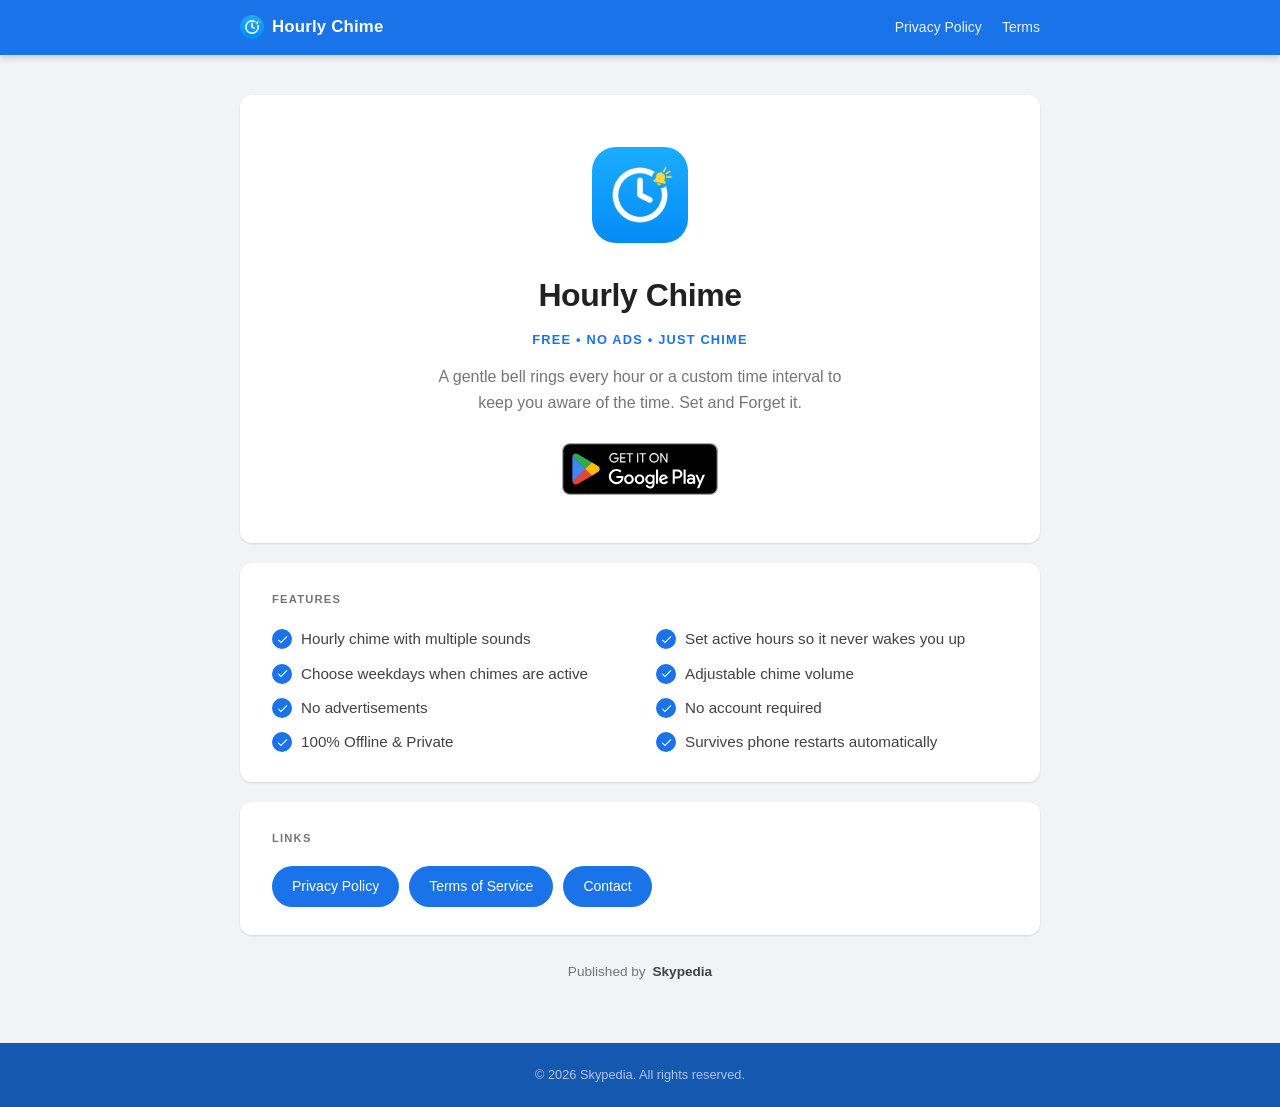
==== index.html @ bb0a2333 "first commit" ====
<!doctype html>
<html lang="en">
  <head>
    <meta charset="UTF-8" />
    <meta name="viewport" content="width=device-width, initial-scale=1.0" />
    <title>Hourly Chime – Hourly Bell & Clock Chime App</title>
    <meta
      name="description"
      content="Get an hourly chime on your Android phone. Choose from multiple sounds, set active hours, and stay on schedule. Free, no ads, no account required."
    />
    <link rel="stylesheet" href="styles.css" />
    <link rel="icon" href="favicon.png" type="image/png" />

    <!-- Open Graph / Facebook -->
    <meta property="og:type" content="website" />
    <meta
      property="og:title"
      content="Hourly Chime – Hourly Bell & Clock Chime App"
    />
    <meta
      property="og:description"
      content="Get an hourly chime on your Android phone. Choose from multiple sounds, set active hours, and stay on schedule. Free, no ads, no account required."
    />
    <meta property="og:image" content="app-icon.png" />

    <!-- Twitter -->
    <meta property="twitter:card" content="summary" />
    <meta
      property="twitter:title"
      content="Hourly Chime – Hourly Bell & Clock Chime App"
    />
    <meta
      property="twitter:description"
      content="Get an hourly chime on your Android phone. Choose from multiple sounds, set active hours, and stay on schedule. Free, no ads, no account required."
    />
    <meta property="twitter:image" content="app-icon.png" />
  </head>
  <body>
    <header>
      <div class="container">
        <a href="index.html" class="site-title" id="nav-brand"
          ><img src="app-icon-header.png" alt="" class="nav-icon" />Hourly
          Chime</
        >
        <nav>
          <a href="privacy-policy.html" id="nav-privacy">Privacy Policy</a>
          <a href="terms.html" id="nav-terms">Terms</a>
        </nav>
      </div>
    </header>

    <main>
      <div class="container">
        <div class="hero">
          <img src="app-icon.png" alt="Hourly Chime" class="app-icon" />
          <h1>Hourly Chime</h1>
          <p class="tagline">Free &bull; No Ads &bull; Just Chime</p>
          <p class="description">
            A gentle bell rings every hour or a custom time interval to keep you aware of the time. Set and Forget it.</p>

          <div class="store-buttons">
            <a
              href="https://play.google.com/store/apps/details?id=com.skypedia.hourlychimes"
              target="_blank"
              rel="noopener"
              id="link-play-store"
              class="store-badge-link"
            >
              <img
                src="Store=Google%20Play,%20Type=Dark,%20Language=English.svg"
                alt="Get it on Google Play"
                class="store-badge"
              />
            </a>
          </div>
        </div>

        <div class="card features">
          <h2 class="card-title">Features</h2>
          <ul>
            <li>Hourly chime with multiple sounds</li>
            <li>Set active hours so it never wakes you up</li>
            <li>Choose weekdays when chimes are active</li>
            <li>Adjustable chime volume</li>
            <li>No advertisements</li>
            <li>No account required</li>
            <li>100% Offline & Private</li>
            <li>Survives phone restarts automatically</li>
          </ul>
        </div>

        <div class="card links-section">
          <h2 class="card-title">Links</h2>
          <div class="link-list">
            <a href="privacy-policy.html" id="link-privacy">Privacy Policy</a>
            <a href="terms.html" id="link-terms">Terms of Service</a>
            <a href="mailto:skypediacode@gmail.com" id="link-contact"
              >Contact</a
            >
          </div>
        </div>

        <p class="publisher-strip">Published by <strong>Skypedia</strong></p>
      </div>
    </main>

    <footer>
      <div class="container">
        <p>&copy; 2026 Skypedia. All rights reserved.</p>
      </div>
    </footer>
  </body>
</html>
---- styles.css ----
* {
  box-sizing: border-box;
  margin: 0;
  padding: 0;
}

:root {
  --green: #1a73e8;
  --green-dark: #1558b0;
  --green-mid: #2d84f0;
  --green-light: #e8f0fe;
  --yellow: #f9a825;
  --bg: #f1f3f4;
  --white: #ffffff;
  --text: #212121;
  --text-mid: #424242;
  --text-muted: #757575;
  --border: #e0e0e0;
  --shadow-sm: 0 1px 3px rgba(0, 0, 0, 0.08), 0 1px 2px rgba(0, 0, 0, 0.05);
  --shadow-md: 0 4px 16px rgba(0, 0, 0, 0.12), 0 2px 6px rgba(0, 0, 0, 0.07);
  --radius: 12px;
}

body {
  font-family:
    -apple-system, BlinkMacSystemFont, "Segoe UI", Roboto, Oxygen, Ubuntu,
    sans-serif;
  background: var(--bg);
  color: var(--text);
  line-height: 1.6;
  min-height: 100vh;
  display: flex;
  flex-direction: column;
}

a {
  color: var(--green);
  text-decoration: none;
}

a:hover {
  text-decoration: underline;
}

/* ── Layout ──────────────────────────────────────────── */

.container {
  max-width: 840px;
  margin: 0 auto;
  padding: 0 20px;
  width: 100%;
}

main {
  flex: 1;
  padding: 40px 0 60px;
}

/* ── Header ──────────────────────────────────────────── */

header {
  background: var(--green);
  padding: 14px 0;
  box-shadow: 0 2px 8px rgba(0, 0, 0, 0.2);
}

header .container {
  display: flex;
  align-items: center;
  justify-content: space-between;
  gap: 12px;
}

.site-title {
  font-size: 1.05rem;
  font-weight: 600;
  color: #fff;
  letter-spacing: 0.2px;
  display: inline-flex;
  align-items: center;
  gap: 8px;
}

.nav-icon {
  width: 24px;
  height: 24px;
  border-radius: 50%;
  flex-shrink: 0;
}

.site-title:hover {
  text-decoration: none;
  opacity: 0.9;
}

nav {
  display: flex;
  gap: 20px;
}

nav a {
  color: rgba(255, 255, 255, 0.9);
  font-size: 0.875rem;
  font-weight: 500;
}

nav a:hover {
  color: #fff;
  text-decoration: none;
}

/* ── Hero ────────────────────────────────────────────── */

.hero {
  background: var(--white);
  text-align: center;
  padding: 52px 28px 48px;
  border-radius: var(--radius);
  margin-bottom: 20px;
  box-shadow: var(--shadow-sm);
}

.app-icon {
  width: 96px;
  height: 96px;
  border-radius: 24px;
  margin-bottom: 20px;
}

.hero h1 {
  font-size: 2rem;
  font-weight: 700;
  color: var(--text);
  letter-spacing: -0.4px;
  margin-bottom: 8px;
}

.hero .tagline {
  font-size: 0.8rem;
  font-weight: 700;
  letter-spacing: 1.2px;
  text-transform: uppercase;
  color: var(--green);
  margin-bottom: 14px;
}

.hero .description {
  font-size: 1rem;
  color: var(--text-muted);
  max-width: 420px;
  margin: 0 auto;
}

/* ── Store badges ────────────────────────────────────── */

.store-buttons {
  display: flex;
  gap: 16px;
  justify-content: center;
  align-items: flex-start;
  flex-wrap: wrap;
  margin-top: 28px;
}

.store-badge-link {
  display: inline-block;
  transition:
    transform 0.15s ease,
    opacity 0.15s ease;
}

.store-badge-link:hover {
  transform: translateY(-2px);
  opacity: 0.88;
  text-decoration: none;
}

.store-badge {
  height: 52px;
  width: auto;
  display: block;
}

.store-badge-coming {
  display: flex;
  flex-direction: column;
  align-items: center;
  gap: 6px;
}

.store-badge-coming .store-badge {
  opacity: 0.38;
  filter: grayscale(20%);
}

.store-badge-soon {
  font-size: 0.68rem;
  font-weight: 600;
  letter-spacing: 0.6px;
  text-transform: uppercase;
  color: var(--text-muted);
}

/* ── Cards ───────────────────────────────────────────── */

.card {
  background: var(--white);
  border-radius: var(--radius);
  padding: 28px 32px;
  margin-bottom: 20px;
  box-shadow: var(--shadow-sm);
}

.card-title {
  font-size: 0.7rem;
  font-weight: 700;
  letter-spacing: 1.2px;
  text-transform: uppercase;
  color: var(--text-muted);
  margin-bottom: 18px;
}

/* ── Features ────────────────────────────────────────── */

.features ul {
  list-style: none;
  display: grid;
  grid-template-columns: 1fr 1fr;
  gap: 10px 32px;
}

.features ul li {
  display: flex;
  align-items: center;
  gap: 9px;
  font-size: 0.95rem;
  color: var(--text-mid);
}

.features ul li::before {
  content: "";
  flex-shrink: 0;
  width: 20px;
  height: 20px;
  border-radius: 50%;
  background: var(--green)
    url("data:image/svg+xml,%3Csvg xmlns='http://www.w3.org/2000/svg' viewBox='0 0 24 24'%3E%3Cpath fill='white' d='M9 16.17L4.83 12l-1.42 1.41L9 19 21 7l-1.41-1.41z'/%3E%3C/svg%3E")
    center / 13px no-repeat;
}

/* ── Links ───────────────────────────────────────────── */

.link-list {
  display: flex;
  flex-wrap: wrap;
  gap: 10px;
}

.link-list a {
  display: inline-block;
  padding: 9px 20px;
  background: var(--green);
  color: #fff;
  border-radius: 24px;
  font-size: 0.875rem;
  font-weight: 500;
  transition:
    background 0.15s ease,
    transform 0.1s ease,
    box-shadow 0.15s ease;
}

.link-list a:hover {
  background: var(--green-dark);
  text-decoration: none;
  transform: translateY(-1px);
  box-shadow: 0 4px 10px rgba(0, 0, 0, 0.15);
}

/* ── Publisher strip ─────────────────────────────────── */

.publisher-strip {
  text-align: center;
  padding-top: 6px;
  color: var(--text-muted);
  font-size: 0.85rem;
}

.publisher-strip strong {
  color: var(--text-mid);
  margin-left: 3px;
}

/* ── Inner page header ───────────────────────────────── */

.page-header {
  margin-bottom: 28px;
  padding-bottom: 18px;
  border-bottom: 2px solid var(--green);
}

.page-header h1 {
  font-size: 1.7rem;
  font-weight: 700;
  color: var(--green);
  margin-bottom: 4px;
}

.page-header .updated {
  font-size: 0.8rem;
  color: var(--text-muted);
}

/* ── Prose (policy / terms pages) ───────────────────── */

.prose p {
  color: var(--text-mid);
  margin-bottom: 14px;
  font-size: 0.95rem;
}

.prose h2 {
  font-size: 1rem;
  font-weight: 600;
  color: var(--text);
  margin: 28px 0 10px;
}

.prose h2:first-child {
  margin-top: 0;
}

.prose ul {
  list-style: none;
  margin-bottom: 14px;
}

.prose ul li {
  display: flex;
  gap: 10px;
  color: var(--text-mid);
  margin-bottom: 8px;
  font-size: 0.95rem;
  align-items: flex-start;
}

.prose ul li::before {
  content: "";
  flex-shrink: 0;
  width: 20px;
  height: 20px;
  margin-top: 1px;
  border-radius: 50%;
  background: var(--green)
    url("data:image/svg+xml,%3Csvg xmlns='http://www.w3.org/2000/svg' viewBox='0 0 24 24'%3E%3Cpath fill='white' d='M9 16.17L4.83 12l-1.42 1.41L9 19 21 7l-1.41-1.41z'/%3E%3C/svg%3E")
    center / 13px no-repeat;
}

.prose .note {
  background: var(--green-light);
  border-left: 3px solid var(--green);
  border-radius: 0 6px 6px 0;
  padding: 13px 16px;
  margin-top: 24px;
  font-size: 0.875rem;
  color: var(--text-mid);
}

.prose .contact-block {
  margin-top: 20px;
  padding-top: 18px;
  border-top: 1px solid var(--border);
}

.prose .contact-block p {
  margin-bottom: 2px;
}

/* ── Footer ──────────────────────────────────────────── */

footer {
  background: var(--green-dark);
  padding: 22px 0;
  text-align: center;
}

footer p {
  font-size: 0.8rem;
  color: rgba(255, 255, 255, 0.65);
}

/* ── Responsive ──────────────────────────────────────── */

@media (max-width: 600px) {
  .hero {
    padding: 44px 20px 40px;
  }

  .hero h1 {
    font-size: 1.6rem;
  }

  .app-icon {
    width: 80px;
    height: 80px;
    border-radius: 18px;
  }

  .card {
    padding: 22px 18px;
  }

  .features ul {
    grid-template-columns: 1fr;
  }

  header .container {
    flex-direction: row;
    align-items: center;
  }

  nav {
    gap: 16px;
  }
}
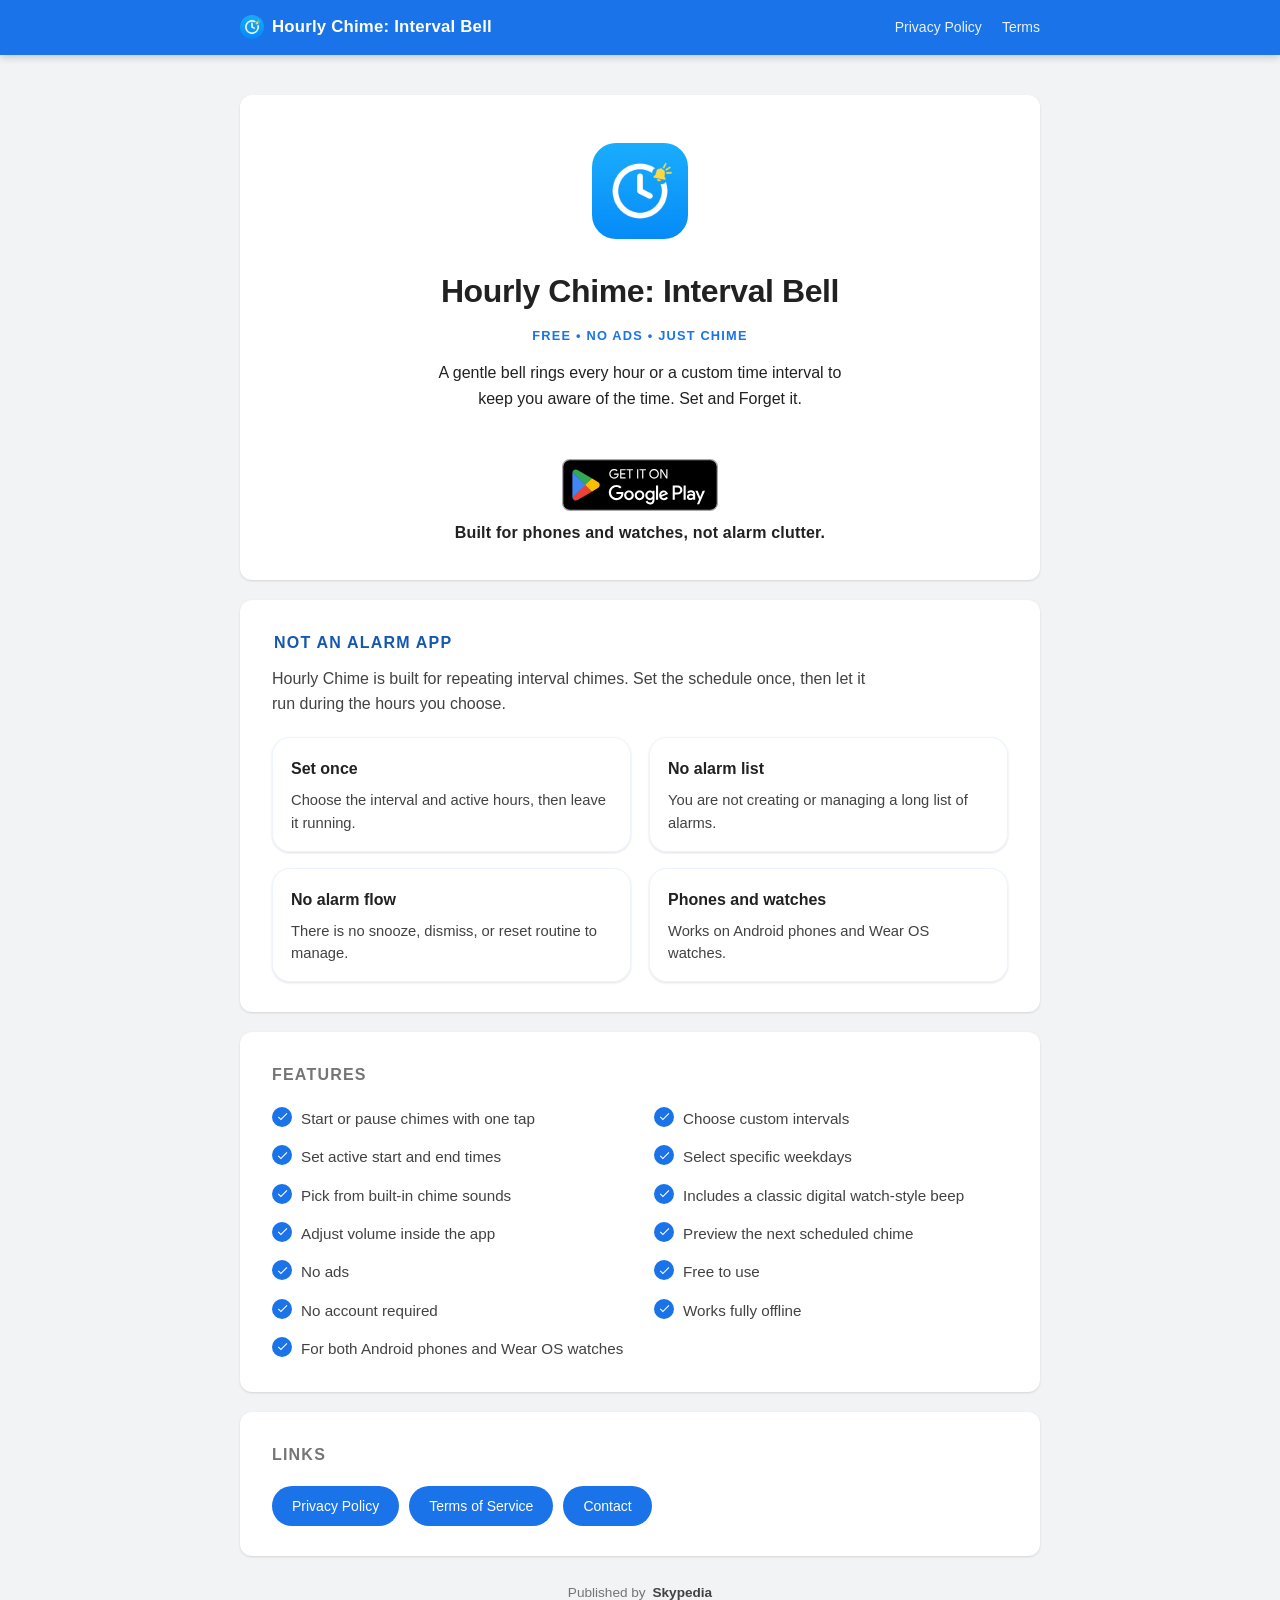
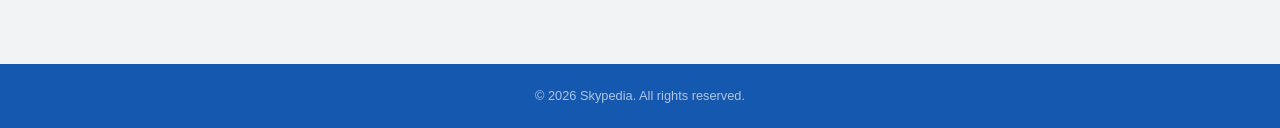
==== commit 76d07e83: "Add Play Store metadata and update HTML title and descriptions" ====
--- a/index.html
+++ b/index.html
@@ -3,45 +3,39 @@
   <head>
     <meta charset="UTF-8" />
     <meta name="viewport" content="width=device-width, initial-scale=1.0" />
-    <title>Hourly Chime – Hourly Bell & Clock Chime App</title>
+    <title>Hourly Chime: Interval Bell</title>
     <meta
       name="description"
-      content="Get an hourly chime on your Android phone. Choose from multiple sounds, set active hours, and stay on schedule. Free, no ads, no account required."
+      content="Set it once and forget it. Simple hourly chimes, no ads, free, and clean."
     />
     <link rel="stylesheet" href="styles.css" />
     <link rel="icon" href="favicon.png" type="image/png" />
 
     <!-- Open Graph / Facebook -->
     <meta property="og:type" content="website" />
-    <meta
-      property="og:title"
-      content="Hourly Chime – Hourly Bell & Clock Chime App"
-    />
+    <meta property="og:title" content="Hourly Chime: Interval Bell" />
     <meta
       property="og:description"
-      content="Get an hourly chime on your Android phone. Choose from multiple sounds, set active hours, and stay on schedule. Free, no ads, no account required."
+      content="Set it once and forget it. Simple hourly chimes, no ads, free, and clean."
     />
     <meta property="og:image" content="app-icon.png" />
 
     <!-- Twitter -->
     <meta property="twitter:card" content="summary" />
-    <meta
-      property="twitter:title"
-      content="Hourly Chime – Hourly Bell & Clock Chime App"
-    />
+    <meta property="twitter:title" content="Hourly Chime: Interval Bell" />
     <meta
       property="twitter:description"
-      content="Get an hourly chime on your Android phone. Choose from multiple sounds, set active hours, and stay on schedule. Free, no ads, no account required."
+      content="Set it once and forget it. Simple hourly chimes, no ads, free, and clean."
     />
     <meta property="twitter:image" content="app-icon.png" />
   </head>
   <body>
     <header>
       <div class="container">
-        <a href="index.html" class="site-title" id="nav-brand"
-          ><img src="app-icon-header.png" alt="" class="nav-icon" />Hourly
-          Chime</
-        >
+        <a href="index.html" class="site-title" id="nav-brand">
+          <img src="app-icon-header.png" alt="" class="nav-icon" />Hourly Chime:
+          Interval Bell
+        </a>
         <nav>
           <a href="privacy-policy.html" id="nav-privacy">Privacy Policy</a>
           <a href="terms.html" id="nav-terms">Terms</a>
@@ -52,15 +46,21 @@
     <main>
       <div class="container">
         <div class="hero">
-          <img src="app-icon.png" alt="Hourly Chime" class="app-icon" />
-          <h1>Hourly Chime</h1>
+          <img
+            src="app-icon.png"
+            alt="Hourly Chime: Interval Bell"
+            class="app-icon"
+          />
+          <h1>Hourly Chime: Interval Bell</h1>
           <p class="tagline">Free &bull; No Ads &bull; Just Chime</p>
           <p class="description">
-            A gentle bell rings every hour or a custom time interval to keep you aware of the time. Set and Forget it.</p>
+            A gentle bell rings every hour or a custom time interval to keep you
+            aware of the time. Set and Forget it.
+          </p>
 
           <div class="store-buttons">
             <a
-              href="https://play.google.com/store/apps/details?id=com.skypedia.hourlychimes"
+              href="https://play.google.com/store/apps/details?id=com.skypedia.hourlychime"
               target="_blank"
               rel="noopener"
               id="link-play-store"
@@ -73,19 +73,55 @@
               />
             </a>
           </div>
+          <p class="hero-note">
+            Built for phones and watches, not alarm clutter.
+          </p>
+        </div>
+
+        <div class="card compare-section">
+          <h2 class="card-title">Not an alarm app</h2>
+          <p class="compare-intro">
+            Hourly Chime is built for repeating interval chimes. Set the
+            schedule once, then let it run during the hours you choose.
+          </p>
+          <div class="compare-points">
+            <div class="compare-point">
+              <h3>Set once</h3>
+              <p>
+                Choose the interval and active hours, then leave it running.
+              </p>
+            </div>
+            <div class="compare-point">
+              <h3>No alarm list</h3>
+              <p>You are not creating or managing a long list of alarms.</p>
+            </div>
+            <div class="compare-point">
+              <h3>No alarm flow</h3>
+              <p>There is no snooze, dismiss, or reset routine to manage.</p>
+            </div>
+            <div class="compare-point">
+              <h3>Phones and watches</h3>
+              <p>Works on Android phones and Wear OS watches.</p>
+            </div>
+          </div>
         </div>
 
         <div class="card features">
           <h2 class="card-title">Features</h2>
           <ul>
-            <li>Hourly chime with multiple sounds</li>
-            <li>Set active hours so it never wakes you up</li>
-            <li>Choose weekdays when chimes are active</li>
-            <li>Adjustable chime volume</li>
-            <li>No advertisements</li>
+            <li>Start or pause chimes with one tap</li>
+            <li>Choose custom intervals</li>
+            <li>Set active start and end times</li>
+            <li>Select specific weekdays</li>
+            <li>Pick from built-in chime sounds</li>
+            <li>Includes a classic digital watch-style beep</li>
+            <li>Adjust volume inside the app</li>
+            <li>Preview the next scheduled chime</li>
+            <li>No ads</li>
+            <li>Free to use</li>
             <li>No account required</li>
-            <li>100% Offline & Private</li>
-            <li>Survives phone restarts automatically</li>
+            <li>Works fully offline</li>
+            <li>For both Android phones and Wear OS watches</li>
           </ul>
         </div>
 
--- a/styles.css
+++ b/styles.css
@@ -114,7 +114,7 @@
 .hero {
   background: var(--white);
   text-align: center;
-  padding: 52px 28px 48px;
+  padding: 48px 30px 28px;
   border-radius: var(--radius);
   margin-bottom: 20px;
   box-shadow: var(--shadow-sm);
@@ -146,10 +146,33 @@
 
 .hero .description {
   font-size: 1rem;
-  color: var(--text-muted);
   max-width: 420px;
   margin: 0 auto;
 }
+
+.hero-note {
+  display: inline-flex;
+  align-items: center;
+  gap: 8px;
+  margin-top: 4px;
+  padding: 8px 14px;
+  border-radius: 999px;
+  /* background: var(--green-light); */
+  /* color: var(--green-dark); */
+  font-size: 1rem;
+  font-weight: 600;
+  letter-spacing: 0.2px;
+  line-height: 1.3;
+}
+
+/* .hero-note::before {
+  content: "";
+  width: 8px;
+  height: 8px;
+  border-radius: 50%;
+  background: var(--green);
+  box-shadow: 0 0 0 4px rgba(26, 115, 232, 0.12);
+} */
 
 /* ── Store badges ────────────────────────────────────── */
 
@@ -159,7 +182,7 @@
   justify-content: center;
   align-items: flex-start;
   flex-wrap: wrap;
-  margin-top: 28px;
+  margin-top: 48px;
 }
 
 .store-badge-link {
@@ -206,13 +229,13 @@
 .card {
   background: var(--white);
   border-radius: var(--radius);
-  padding: 28px 32px;
+  padding: 30px 32px;
   margin-bottom: 20px;
   box-shadow: var(--shadow-sm);
 }
 
 .card-title {
-  font-size: 0.7rem;
+  font-size: 1rem;
   font-weight: 700;
   letter-spacing: 1.2px;
   text-transform: uppercase;
@@ -220,21 +243,103 @@
   margin-bottom: 18px;
 }
 
+.compare-section {
+  position: relative;
+  overflow: hidden;
+  /* background:
+    linear-gradient(135deg, rgba(26, 115, 232, 0.08), rgba(249, 168, 37, 0.06)),
+    var(--white); */
+  /* border: 1px solid rgba(26, 115, 232, 0.12); */
+}
+
+/* .compare-section::before {
+  content: "";
+  position: absolute;
+  inset: 0 auto 0 0;
+  width: 5px;
+  background: linear-gradient(180deg, var(--green), var(--yellow));
+} */
+
+.compare-kicker {
+  display: inline-flex;
+  align-items: center;
+  gap: 8px;
+  margin-bottom: 10px;
+  padding: 6px 12px;
+  border-radius: 999px;
+  background: rgba(26, 115, 232, 0.1);
+  color: var(--green-dark);
+  font-size: 0.74rem;
+  font-weight: 700;
+  letter-spacing: 0.9px;
+  text-transform: uppercase;
+}
+
+.compare-kicker::before {
+  content: "";
+  width: 7px;
+  height: 7px;
+  border-radius: 50%;
+  background: var(--yellow);
+  box-shadow: 0 0 0 4px rgba(249, 168, 37, 0.15);
+}
+
+.compare-section .card-title {
+  color: var(--green-dark);
+  margin-bottom: 10px;
+  padding-left: 2px;
+  font-size: 1rem;
+}
+
+.compare-intro {
+  max-width: 620px;
+  margin-bottom: 20px;
+  font-size: 1rem;
+  color: var(--text-mid);
+}
+
+.compare-points {
+  display: grid;
+  grid-template-columns: repeat(2, minmax(0, 1fr));
+  gap: 16px 18px;
+}
+
+.compare-point {
+  padding: 18px 18px 17px;
+  border-radius: 18px;
+  background: rgba(255, 255, 255, 0.72);
+  border: 1px solid rgba(26, 115, 232, 0.08);
+  box-shadow: var(--shadow-sm);
+}
+
+.compare-point h3 {
+  font-size: 1rem;
+  color: var(--text);
+  margin-bottom: 8px;
+}
+
+.compare-point p {
+  color: var(--text-mid);
+  font-size: 0.92rem;
+  line-height: 1.5;
+}
+
 /* ── Features ────────────────────────────────────────── */
 
 .features ul {
   list-style: none;
   display: grid;
   grid-template-columns: 1fr 1fr;
-  gap: 10px 32px;
+  gap: 12px 28px;
 }
 
 .features ul li {
   display: flex;
-  align-items: center;
+  align-items: flex-start;
   gap: 9px;
   font-size: 0.95rem;
   color: var(--text-mid);
+  padding: 1px 0;
 }
 
 .features ul li::before {
@@ -407,10 +512,18 @@
   }
 
   .card {
-    padding: 22px 18px;
+    padding: 24px 20px;
   }
 
   .features ul {
+    grid-template-columns: 1fr;
+  }
+
+  .compare-section ul {
+    grid-template-columns: 1fr;
+  }
+
+  .compare-points {
     grid-template-columns: 1fr;
   }
 
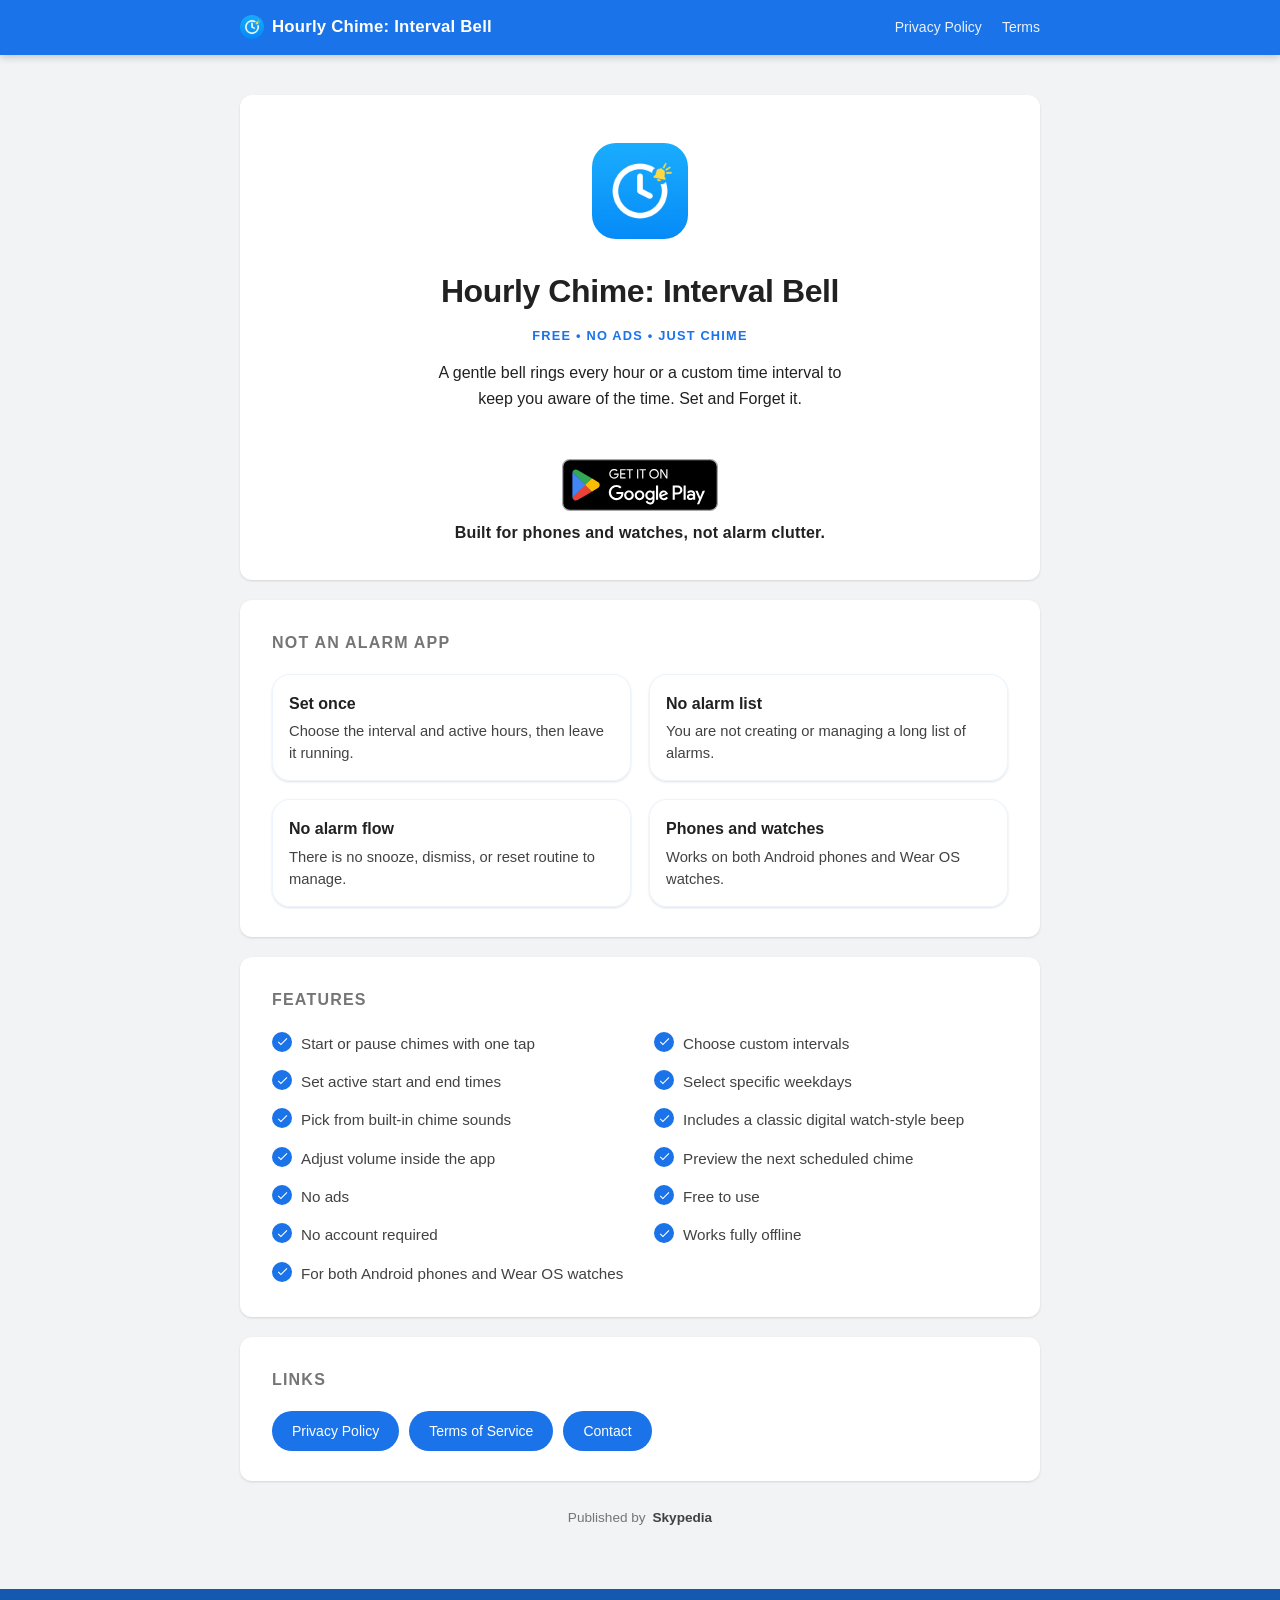
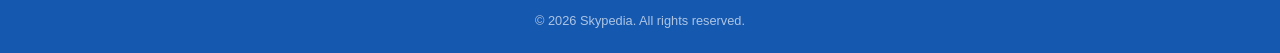
==== commit 9f663179: "Refactor card section and adjust styles for better layout and spacing" ====
--- a/index.html
+++ b/index.html
@@ -78,12 +78,12 @@
           </p>
         </div>
 
-        <div class="card compare-section">
+        <div class="card features">
           <h2 class="card-title">Not an alarm app</h2>
-          <p class="compare-intro">
+          <!-- <p class="compare-intro">
             Hourly Chime is built for repeating interval chimes. Set the
             schedule once, then let it run during the hours you choose.
-          </p>
+          </p> -->
           <div class="compare-points">
             <div class="compare-point">
               <h3>Set once</h3>
@@ -101,7 +101,7 @@
             </div>
             <div class="compare-point">
               <h3>Phones and watches</h3>
-              <p>Works on Android phones and Wear OS watches.</p>
+              <p>Works on both Android phones and Wear OS watches.</p>
             </div>
           </div>
         </div>
--- a/styles.css
+++ b/styles.css
@@ -301,11 +301,11 @@
 .compare-points {
   display: grid;
   grid-template-columns: repeat(2, minmax(0, 1fr));
-  gap: 16px 18px;
+  gap: 18px 18px;
 }
 
 .compare-point {
-  padding: 18px 18px 17px;
+  padding: 16px 16px 16px;
   border-radius: 18px;
   background: rgba(255, 255, 255, 0.72);
   border: 1px solid rgba(26, 115, 232, 0.08);
@@ -315,7 +315,7 @@
 .compare-point h3 {
   font-size: 1rem;
   color: var(--text);
-  margin-bottom: 8px;
+  margin-bottom: 4px;
 }
 
 .compare-point p {
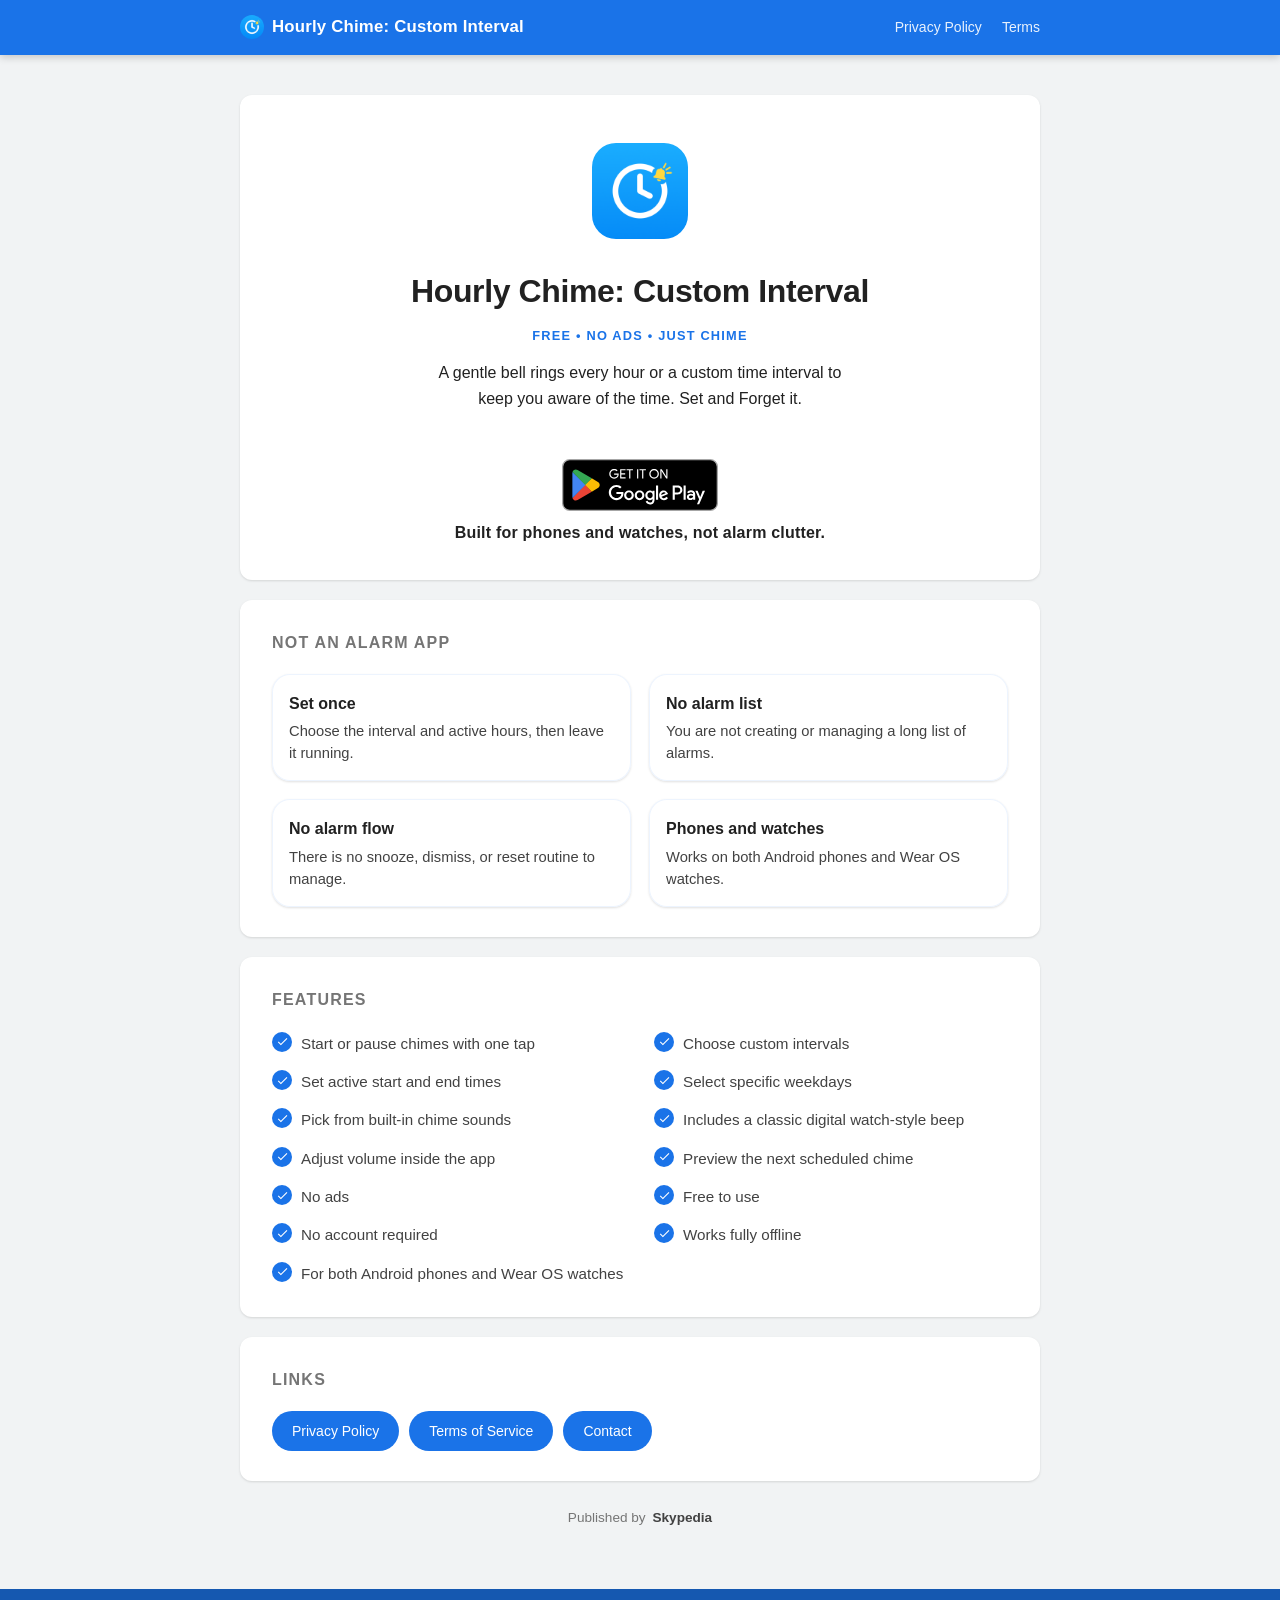
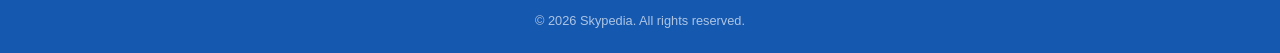
==== commit 6d860257: "Update Play Store metadata and HTML title to reflect app name change to "Hourly Chime: Custom Interv" ====
--- a/index.html
+++ b/index.html
@@ -3,7 +3,7 @@
   <head>
     <meta charset="UTF-8" />
     <meta name="viewport" content="width=device-width, initial-scale=1.0" />
-    <title>Hourly Chime: Interval Bell</title>
+    <title>Hourly Chime: Custom Interval</title>
     <meta
       name="description"
       content="Set it once and forget it. Simple hourly chimes, no ads, free, and clean."
@@ -13,7 +13,7 @@
 
     <!-- Open Graph / Facebook -->
     <meta property="og:type" content="website" />
-    <meta property="og:title" content="Hourly Chime: Interval Bell" />
+    <meta property="og:title" content="Hourly Chime: Custom Interval" />
     <meta
       property="og:description"
       content="Set it once and forget it. Simple hourly chimes, no ads, free, and clean."
@@ -22,7 +22,7 @@
 
     <!-- Twitter -->
     <meta property="twitter:card" content="summary" />
-    <meta property="twitter:title" content="Hourly Chime: Interval Bell" />
+    <meta property="twitter:title" content="Hourly Chime: Custom Interval" />
     <meta
       property="twitter:description"
       content="Set it once and forget it. Simple hourly chimes, no ads, free, and clean."
@@ -34,7 +34,7 @@
       <div class="container">
         <a href="index.html" class="site-title" id="nav-brand">
           <img src="app-icon-header.png" alt="" class="nav-icon" />Hourly Chime:
-          Interval Bell
+          Custom Interval
         </a>
         <nav>
           <a href="privacy-policy.html" id="nav-privacy">Privacy Policy</a>
@@ -48,10 +48,10 @@
         <div class="hero">
           <img
             src="app-icon.png"
-            alt="Hourly Chime: Interval Bell"
+            alt="Hourly Chime: Custom Interval"
             class="app-icon"
           />
-          <h1>Hourly Chime: Interval Bell</h1>
+          <h1>Hourly Chime: Custom Interval</h1>
           <p class="tagline">Free &bull; No Ads &bull; Just Chime</p>
           <p class="description">
             A gentle bell rings every hour or a custom time interval to keep you
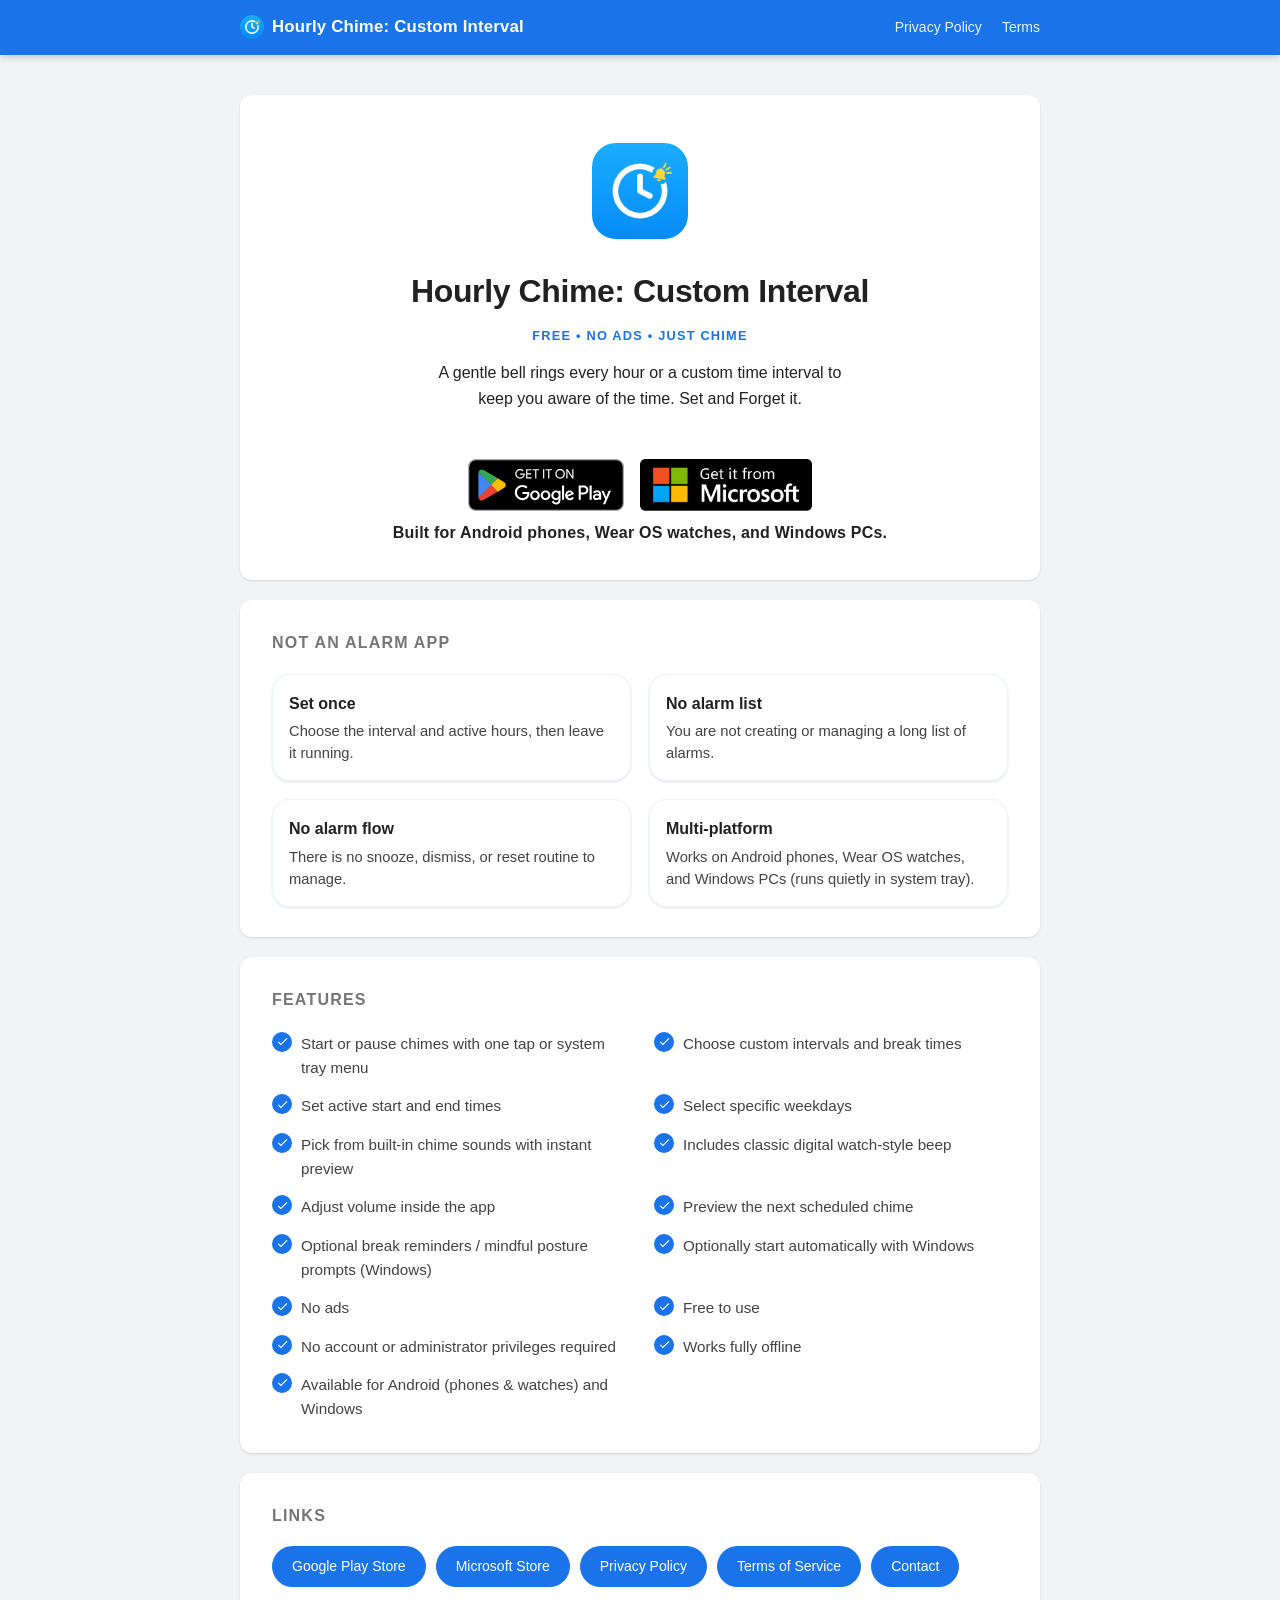
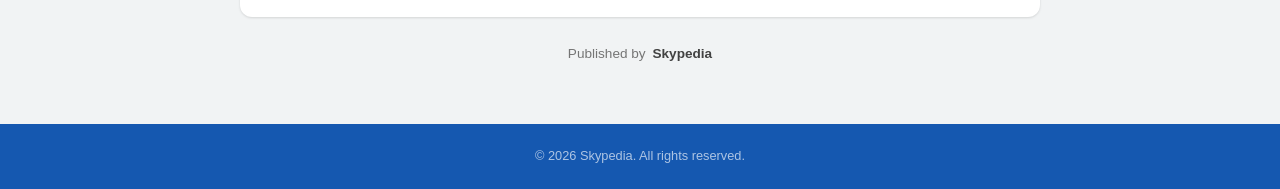
==== commit f117255d: "Update Hourly Chime app documentation and website for multi-platform support - Revised README.md to " ====
--- a/index.html
+++ b/index.html
@@ -4,9 +4,10 @@
     <meta charset="UTF-8" />
     <meta name="viewport" content="width=device-width, initial-scale=1.0" />
     <title>Hourly Chime: Custom Interval</title>
+    <meta name="google-site-verification" content="Krds--NU3hxA6FAuJyqUVPiyt--gXIHK9pRckYovwPM" />
     <meta
       name="description"
-      content="Set it once and forget it. Simple hourly chimes, no ads, free, and clean."
+      content="Set it once and forget it. Simple hourly chimes for Android & Windows, no ads, free, and clean."
     />
     <link rel="stylesheet" href="styles.css" />
     <link rel="icon" href="favicon.png" type="image/png" />
@@ -72,9 +73,22 @@
                 class="store-badge"
               />
             </a>
+            <a
+              href="https://apps.microsoft.com/store/detail/9NRJBLGKGMST?cid=DevShareMCLPCS"
+              target="_blank"
+              rel="noopener"
+              id="link-microsoft-store"
+              class="store-badge-link"
+            >
+              <img
+                src="Microsoft-badge-black.png"
+                alt="Get it from Microsoft Store"
+                class="store-badge"
+              />
+            </a>
           </div>
           <p class="hero-note">
-            Built for phones and watches, not alarm clutter.
+            Built for Android phones, Wear OS watches, and Windows PCs.
           </p>
         </div>
 
@@ -100,8 +114,8 @@
               <p>There is no snooze, dismiss, or reset routine to manage.</p>
             </div>
             <div class="compare-point">
-              <h3>Phones and watches</h3>
-              <p>Works on both Android phones and Wear OS watches.</p>
+              <h3>Multi-platform</h3>
+              <p>Works on Android phones, Wear OS watches, and Windows PCs (runs quietly in system tray).</p>
             </div>
           </div>
         </div>
@@ -109,25 +123,29 @@
         <div class="card features">
           <h2 class="card-title">Features</h2>
           <ul>
-            <li>Start or pause chimes with one tap</li>
-            <li>Choose custom intervals</li>
+            <li>Start or pause chimes with one tap or system tray menu</li>
+            <li>Choose custom intervals and break times</li>
             <li>Set active start and end times</li>
             <li>Select specific weekdays</li>
-            <li>Pick from built-in chime sounds</li>
-            <li>Includes a classic digital watch-style beep</li>
+            <li>Pick from built-in chime sounds with instant preview</li>
+            <li>Includes classic digital watch-style beep</li>
             <li>Adjust volume inside the app</li>
             <li>Preview the next scheduled chime</li>
+            <li>Optional break reminders / mindful posture prompts (Windows)</li>
+            <li>Optionally start automatically with Windows</li>
             <li>No ads</li>
             <li>Free to use</li>
-            <li>No account required</li>
+            <li>No account or administrator privileges required</li>
             <li>Works fully offline</li>
-            <li>For both Android phones and Wear OS watches</li>
+            <li>Available for Android (phones & watches) and Windows</li>
           </ul>
         </div>
 
         <div class="card links-section">
           <h2 class="card-title">Links</h2>
           <div class="link-list">
+            <a href="https://play.google.com/store/apps/details?id=com.skypedia.hourlychime" target="_blank" rel="noopener" id="link-google-play-card">Google Play Store</a>
+            <a href="https://apps.microsoft.com/store/detail/9NRJBLGKGMST?cid=DevShareMCLPCS" target="_blank" rel="noopener" id="link-microsoft-store-card">Microsoft Store</a>
             <a href="privacy-policy.html" id="link-privacy">Privacy Policy</a>
             <a href="terms.html" id="link-terms">Terms of Service</a>
             <a href="mailto:skypediacode@gmail.com" id="link-contact"
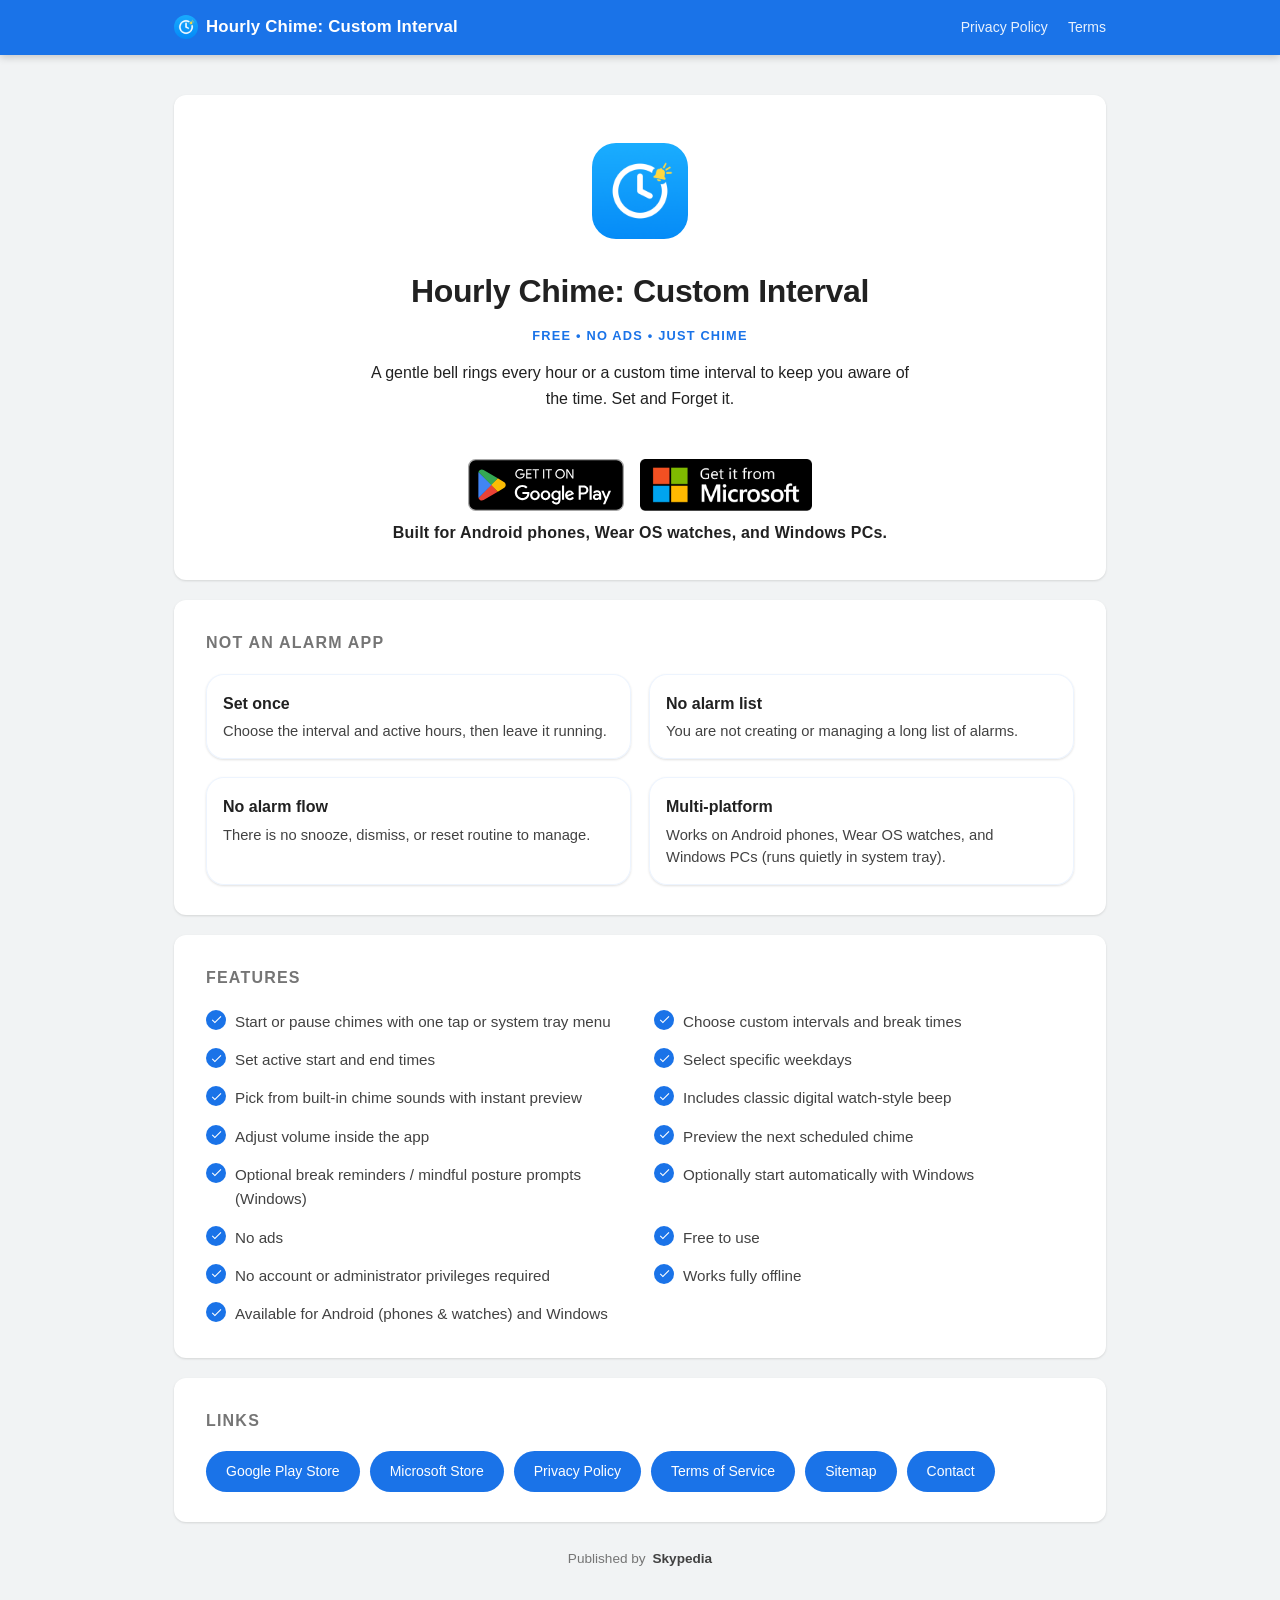
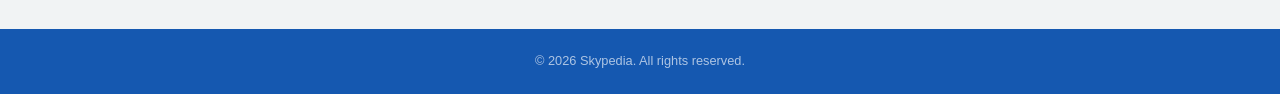
==== commit 84e2a0ce: "Add sitemap and robots.txt for improved SEO; update HTML files with new icons and sitemap links" ====
--- a/index.html
+++ b/index.html
@@ -11,6 +11,10 @@
     />
     <link rel="stylesheet" href="styles.css" />
     <link rel="icon" href="favicon.png" type="image/png" />
+    <link rel="icon" href="app-icon-round.png" type="image/png" sizes="192x192" />
+    <link rel="apple-touch-icon" href="app-icon-round.png" />
+    <link rel="shortcut icon" href="favicon.png" />
+    <link rel="sitemap" type="application/xml" title="Sitemap" href="sitemap.xml" />
 
     <!-- Open Graph / Facebook -->
     <meta property="og:type" content="website" />
@@ -19,7 +23,7 @@
       property="og:description"
       content="Set it once and forget it. Simple hourly chimes, no ads, free, and clean."
     />
-    <meta property="og:image" content="app-icon.png" />
+    <meta property="og:image" content="https://skypediacode.github.io/hourly-chime/app-icon.png" />
 
     <!-- Twitter -->
     <meta property="twitter:card" content="summary" />
@@ -28,7 +32,7 @@
       property="twitter:description"
       content="Set it once and forget it. Simple hourly chimes, no ads, free, and clean."
     />
-    <meta property="twitter:image" content="app-icon.png" />
+    <meta property="twitter:image" content="https://skypediacode.github.io/hourly-chime/app-icon.png" />
   </head>
   <body>
     <header>
@@ -148,6 +152,7 @@
             <a href="https://apps.microsoft.com/store/detail/9NRJBLGKGMST?cid=DevShareMCLPCS" target="_blank" rel="noopener" id="link-microsoft-store-card">Microsoft Store</a>
             <a href="privacy-policy.html" id="link-privacy">Privacy Policy</a>
             <a href="terms.html" id="link-terms">Terms of Service</a>
+            <a href="sitemap.xml" id="link-sitemap">Sitemap</a>
             <a href="mailto:skypediacode@gmail.com" id="link-contact"
               >Contact</a
             >
--- a/styles.css
+++ b/styles.css
@@ -45,9 +45,9 @@
 /* ── Layout ──────────────────────────────────────────── */
 
 .container {
-  max-width: 840px;
+  max-width: 980px;
   margin: 0 auto;
-  padding: 0 20px;
+  padding: 0 24px;
   width: 100%;
 }
 
@@ -146,7 +146,7 @@
 
 .hero .description {
   font-size: 1rem;
-  max-width: 420px;
+  max-width: 560px;
   margin: 0 auto;
 }
 
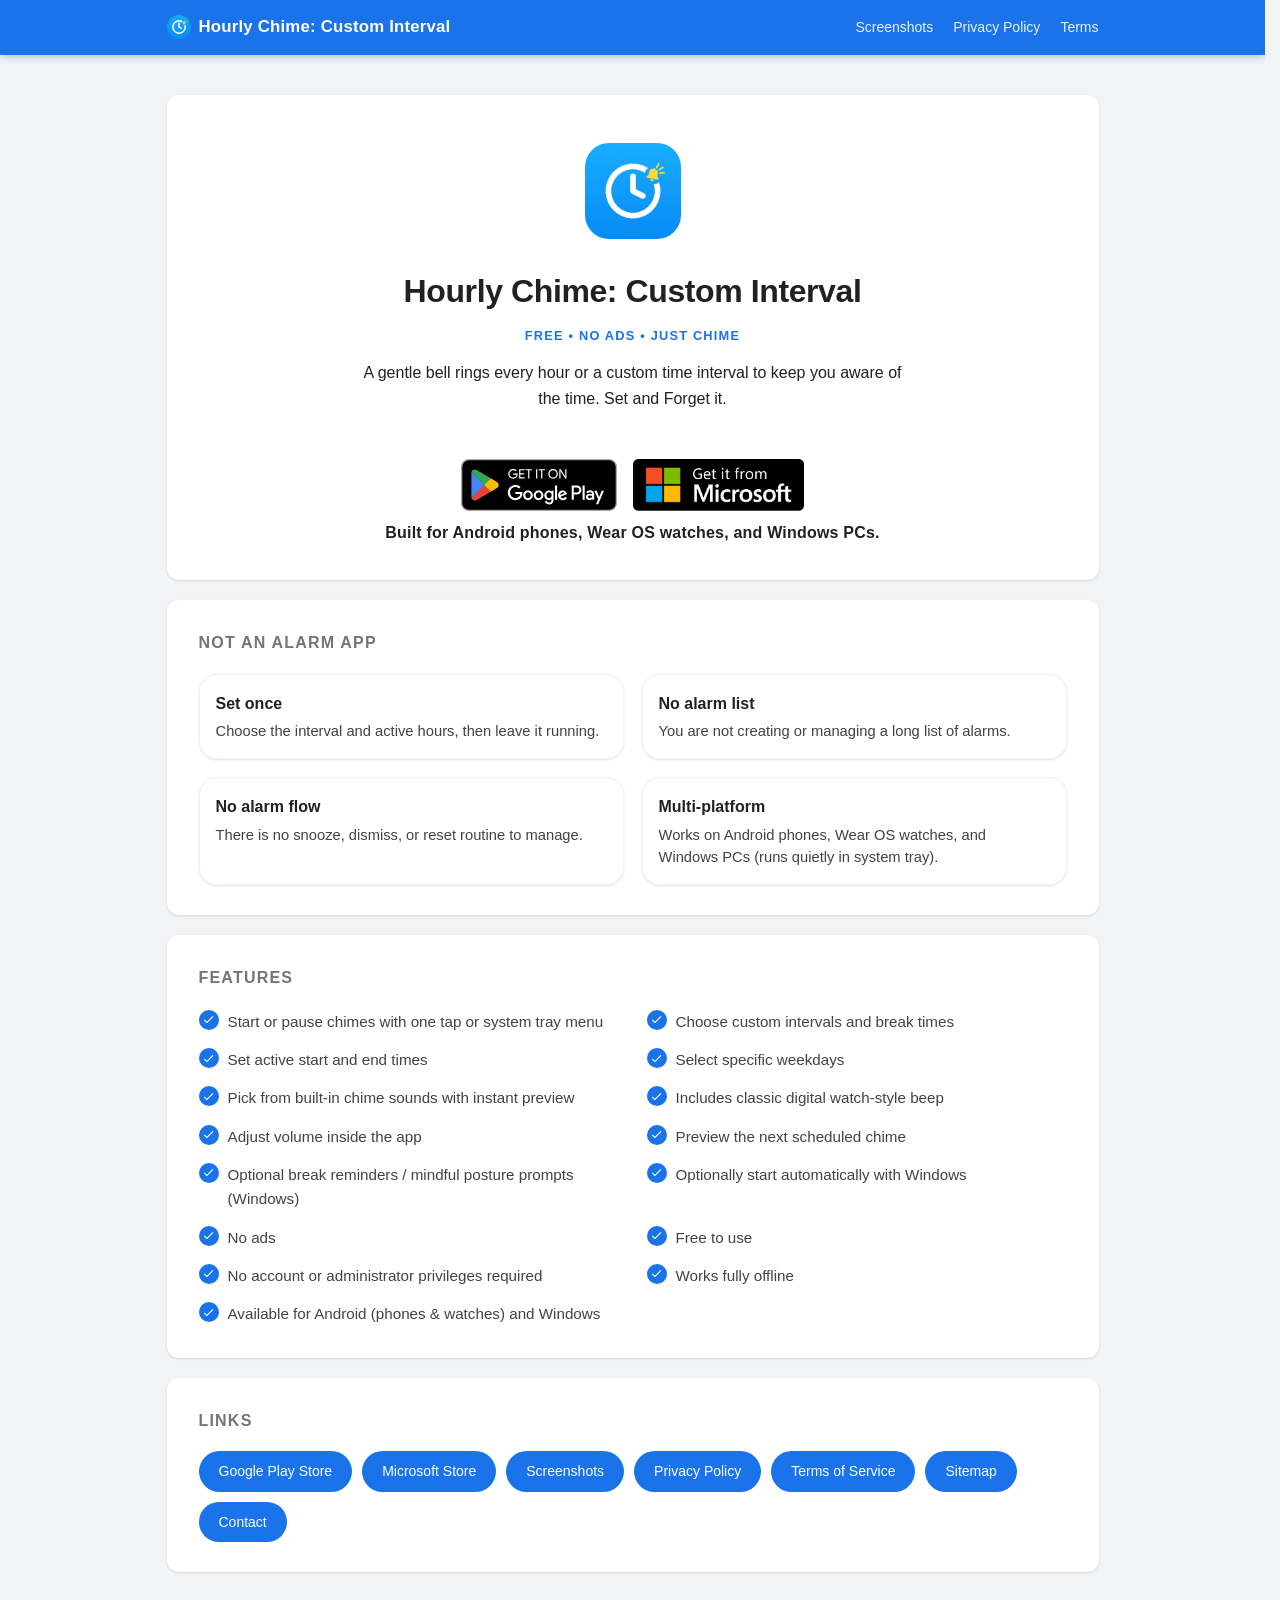
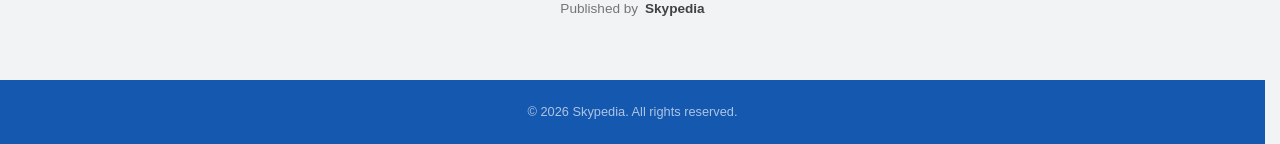
==== commit de183f29: "Add screenshots gallery and update icons in HTML files - Introduced a new screenshots.html page show" ====
--- a/index.html
+++ b/index.html
@@ -10,10 +10,12 @@
       content="Set it once and forget it. Simple hourly chimes for Android & Windows, no ads, free, and clean."
     />
     <link rel="stylesheet" href="styles.css" />
-    <link rel="icon" href="favicon.png" type="image/png" />
-    <link rel="icon" href="app-icon-round.png" type="image/png" sizes="192x192" />
-    <link rel="apple-touch-icon" href="app-icon-round.png" />
-    <link rel="shortcut icon" href="favicon.png" />
+    <link rel="icon" href="favicon.ico" sizes="any" />
+    <link rel="icon" href="favicon-48x48.png" type="image/png" sizes="48x48" />
+    <link rel="icon" href="icon-192.png" type="image/png" sizes="192x192" />
+    <link rel="icon" href="favicon.png" type="image/png" sizes="480x480" />
+    <link rel="apple-touch-icon" href="icon-192.png" />
+    <link rel="manifest" href="site.webmanifest" />
     <link rel="sitemap" type="application/xml" title="Sitemap" href="sitemap.xml" />
 
     <!-- Open Graph / Facebook -->
@@ -33,6 +35,24 @@
       content="Set it once and forget it. Simple hourly chimes, no ads, free, and clean."
     />
     <meta property="twitter:image" content="https://skypediacode.github.io/hourly-chime/app-icon.png" />
+
+    <!-- Structured Data (JSON-LD) for Google Search -->
+    <script type="application/ld+json">
+    {
+      "@context": "https://schema.org",
+      "@type": "SoftwareApplication",
+      "name": "Hourly Chime: Custom Interval",
+      "operatingSystem": "Android, Wear OS, Windows",
+      "applicationCategory": "UtilitiesApplication",
+      "image": "https://skypediacode.github.io/hourly-chime/app-icon.png",
+      "author": {
+        "@type": "Organization",
+        "name": "Skypedia",
+        "url": "https://skypediacode.github.io/hourly-chime/",
+        "logo": "https://skypediacode.github.io/hourly-chime/icon-192.png"
+      }
+    }
+    </script>
   </head>
   <body>
     <header>
@@ -42,6 +62,7 @@
           Custom Interval
         </a>
         <nav>
+          <a href="screenshots.html" id="nav-screenshots">Screenshots</a>
           <a href="privacy-policy.html" id="nav-privacy">Privacy Policy</a>
           <a href="terms.html" id="nav-terms">Terms</a>
         </nav>
@@ -150,6 +171,7 @@
           <div class="link-list">
             <a href="https://play.google.com/store/apps/details?id=com.skypedia.hourlychime" target="_blank" rel="noopener" id="link-google-play-card">Google Play Store</a>
             <a href="https://apps.microsoft.com/store/detail/9NRJBLGKGMST?cid=DevShareMCLPCS" target="_blank" rel="noopener" id="link-microsoft-store-card">Microsoft Store</a>
+            <a href="screenshots.html" id="link-screenshots">Screenshots</a>
             <a href="privacy-policy.html" id="link-privacy">Privacy Policy</a>
             <a href="terms.html" id="link-terms">Terms of Service</a>
             <a href="sitemap.xml" id="link-sitemap">Sitemap</a>
--- a/styles.css
+++ b/styles.css
@@ -1,3 +1,8 @@
+html {
+  overflow-y: scroll;
+  scrollbar-gutter: stable;
+}
+
 * {
   box-sizing: border-box;
   margin: 0;
@@ -536,3 +541,159 @@
     gap: 16px;
   }
 }
+
+/* ── Screenshots Gallery ────────────────────────────── */
+
+.gallery-tabs {
+  display: flex;
+  gap: 10px;
+  flex-wrap: wrap;
+  margin-bottom: 28px;
+}
+
+.tab-btn {
+  padding: 8px 18px;
+  border-radius: 20px;
+  border: 1px solid var(--border);
+  background: var(--white);
+  color: var(--text-mid);
+  font-size: 0.875rem;
+  font-weight: 600;
+  cursor: pointer;
+  transition: all 0.2s ease;
+}
+
+.tab-btn:hover {
+  border-color: var(--green);
+  color: var(--green);
+}
+
+.tab-btn.active {
+  background: var(--green);
+  color: #fff;
+  border-color: var(--green);
+  box-shadow: 0 2px 6px rgba(26, 115, 232, 0.3);
+}
+
+.gallery-section {
+  margin-bottom: 36px;
+}
+
+.gallery-section-title {
+  font-size: 1.15rem;
+  font-weight: 700;
+  color: var(--text);
+  margin-bottom: 16px;
+  display: flex;
+  align-items: center;
+  gap: 10px;
+}
+
+.gallery-section-title span {
+  font-size: 0.8rem;
+  font-weight: 600;
+  color: var(--text-muted);
+  background: var(--bg);
+  padding: 2px 10px;
+  border-radius: 12px;
+}
+
+.gallery-grid {
+  display: grid;
+  gap: 16px;
+}
+
+.gallery-grid.phone-grid {
+  grid-template-columns: repeat(auto-fill, minmax(180px, 1fr));
+}
+
+.gallery-grid.wearos-grid {
+  grid-template-columns: repeat(auto-fill, minmax(140px, 1fr));
+}
+
+.gallery-grid.windows-grid {
+  grid-template-columns: repeat(auto-fill, minmax(280px, 1fr));
+}
+
+.screenshot-card {
+  background: var(--white);
+  border-radius: var(--radius);
+  overflow: hidden;
+  box-shadow: var(--shadow-sm);
+  cursor: pointer;
+  transition: transform 0.2s ease, box-shadow 0.2s ease;
+  display: flex;
+  flex-direction: column;
+  align-items: center;
+  padding: 12px;
+  border: 1px solid var(--border);
+}
+
+.screenshot-card:hover {
+  transform: translateY(-4px);
+  box-shadow: var(--shadow-md);
+  border-color: var(--green-mid);
+}
+
+.screenshot-card img {
+  width: 100%;
+  height: auto;
+  display: block;
+  object-fit: contain;
+  border-radius: 8px;
+}
+
+.wearos-grid .screenshot-card img {
+  border-radius: 50%;
+  box-shadow: 0 2px 8px rgba(0, 0, 0, 0.15);
+  background: #000;
+}
+
+.screenshot-caption {
+  font-size: 0.8rem;
+  font-weight: 500;
+  color: var(--text-mid);
+  text-align: center;
+  margin-top: 8px;
+}
+
+/* ── Lightbox Modal ──────────────────────────────────── */
+
+.lightbox-modal {
+  display: none;
+  position: fixed;
+  inset: 0;
+  z-index: 1000;
+  background: rgba(0, 0, 0, 0.85);
+  backdrop-filter: blur(4px);
+  align-items: center;
+  justify-content: center;
+  padding: 24px;
+  cursor: zoom-out;
+}
+
+.lightbox-modal.active {
+  display: flex;
+}
+
+.lightbox-content {
+  max-width: 90vw;
+  max-height: 90vh;
+  object-fit: contain;
+  border-radius: 12px;
+  box-shadow: 0 8px 32px rgba(0, 0, 0, 0.5);
+}
+
+.lightbox-close {
+  position: absolute;
+  top: 20px;
+  right: 24px;
+  color: #fff;
+  font-size: 2rem;
+  font-weight: 700;
+  cursor: pointer;
+  line-height: 1;
+  background: none;
+  border: none;
+}
+
